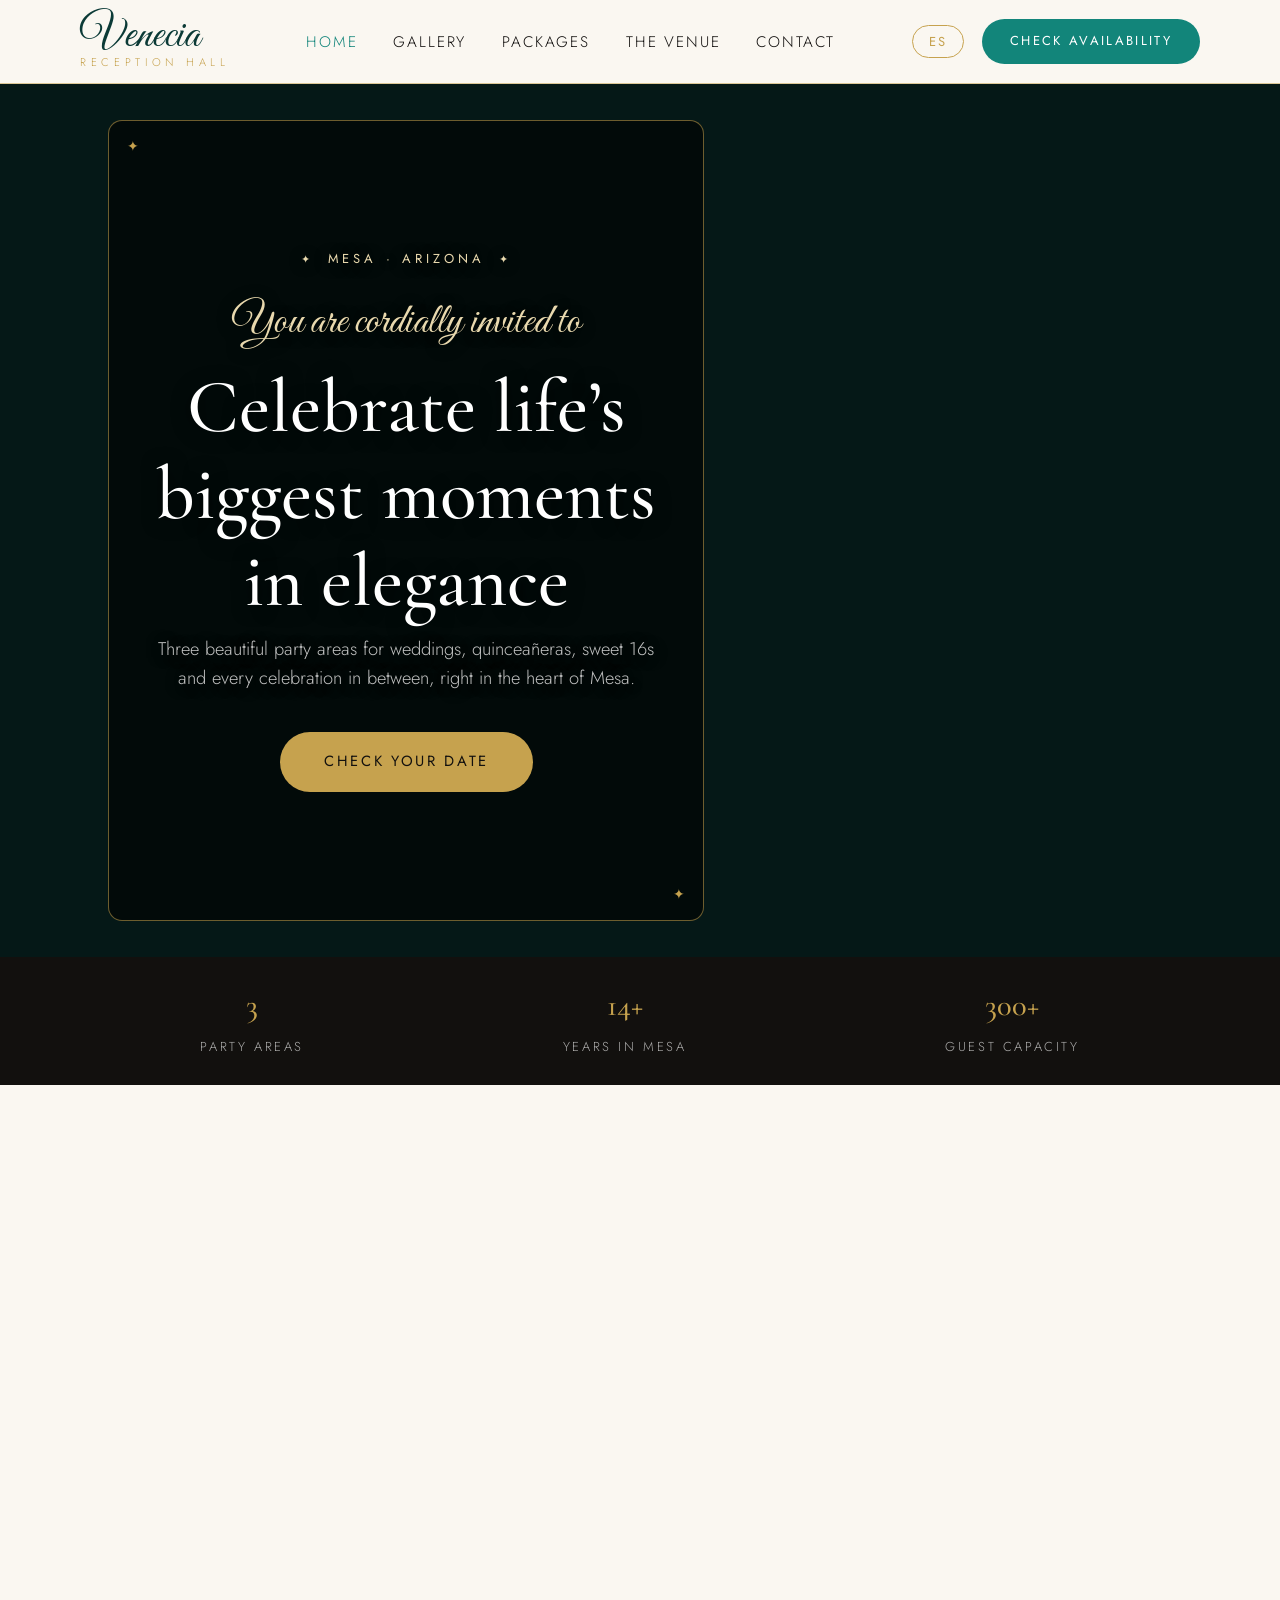
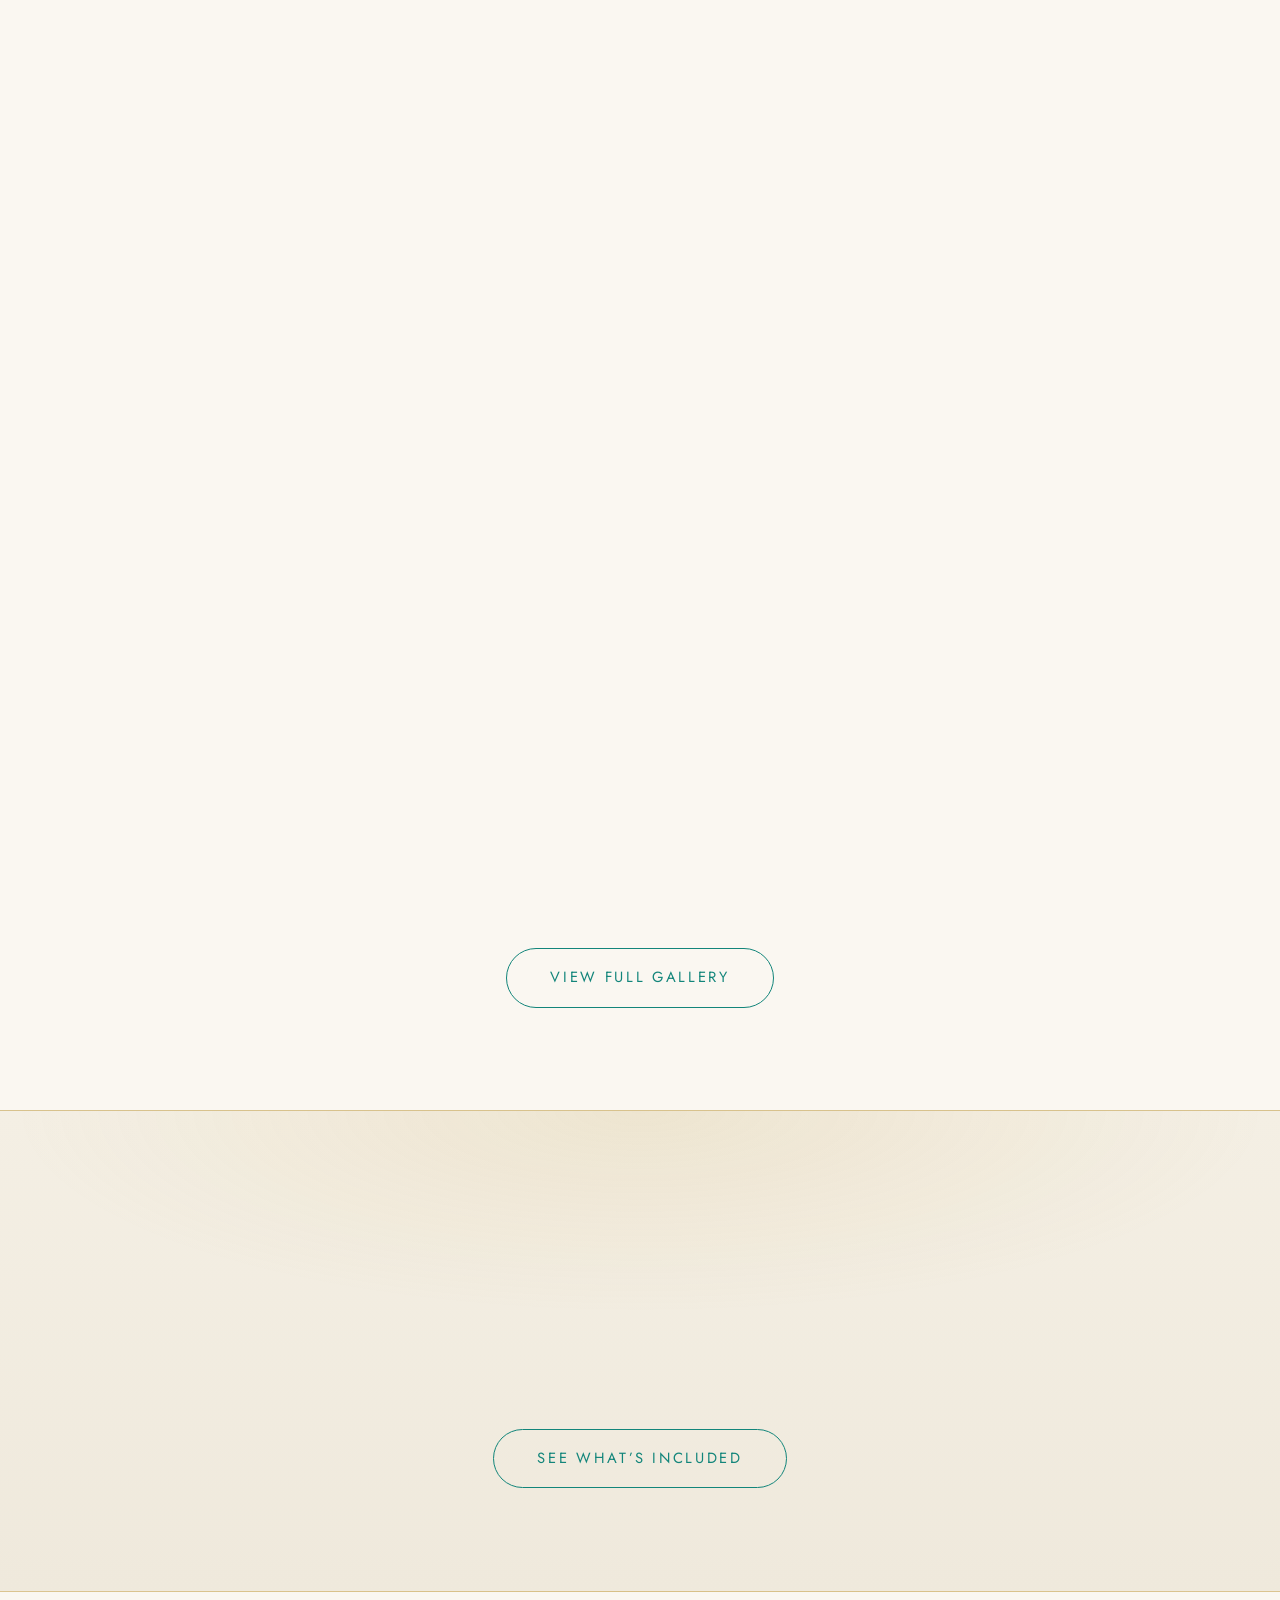
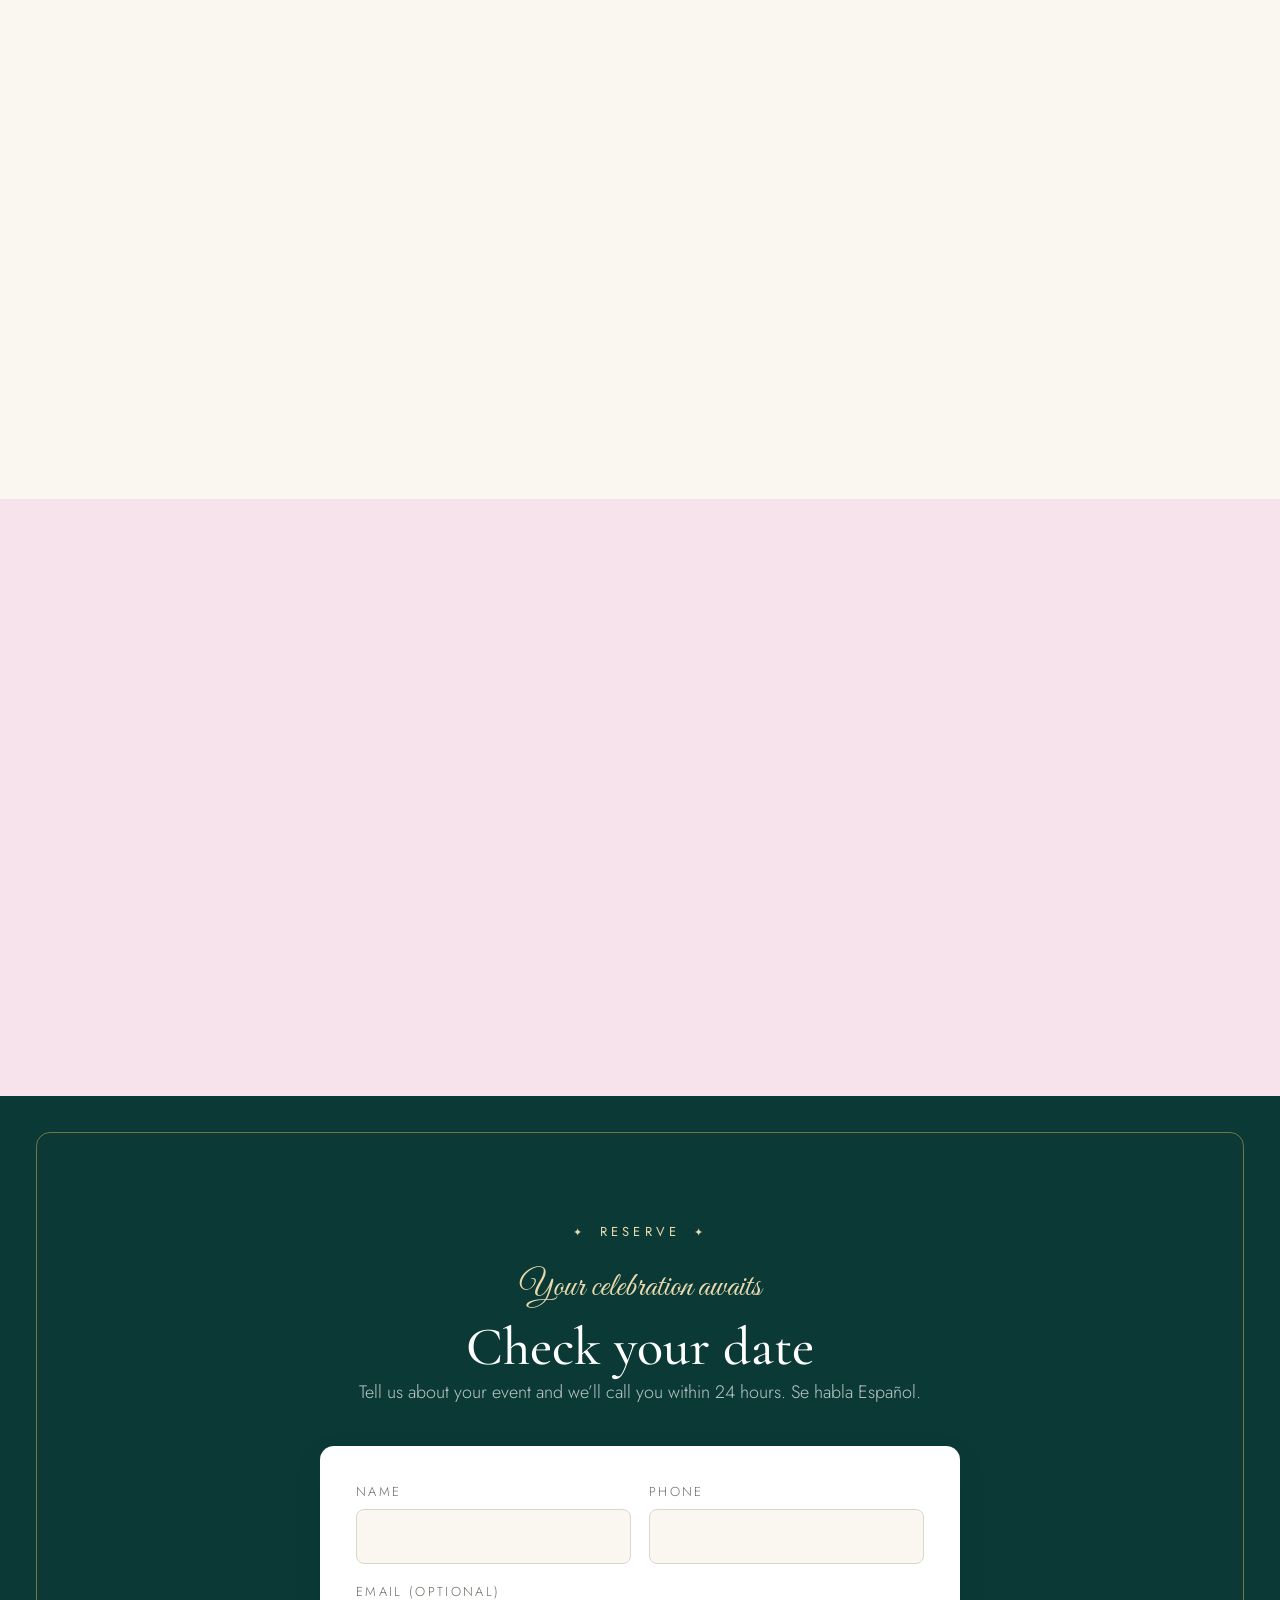
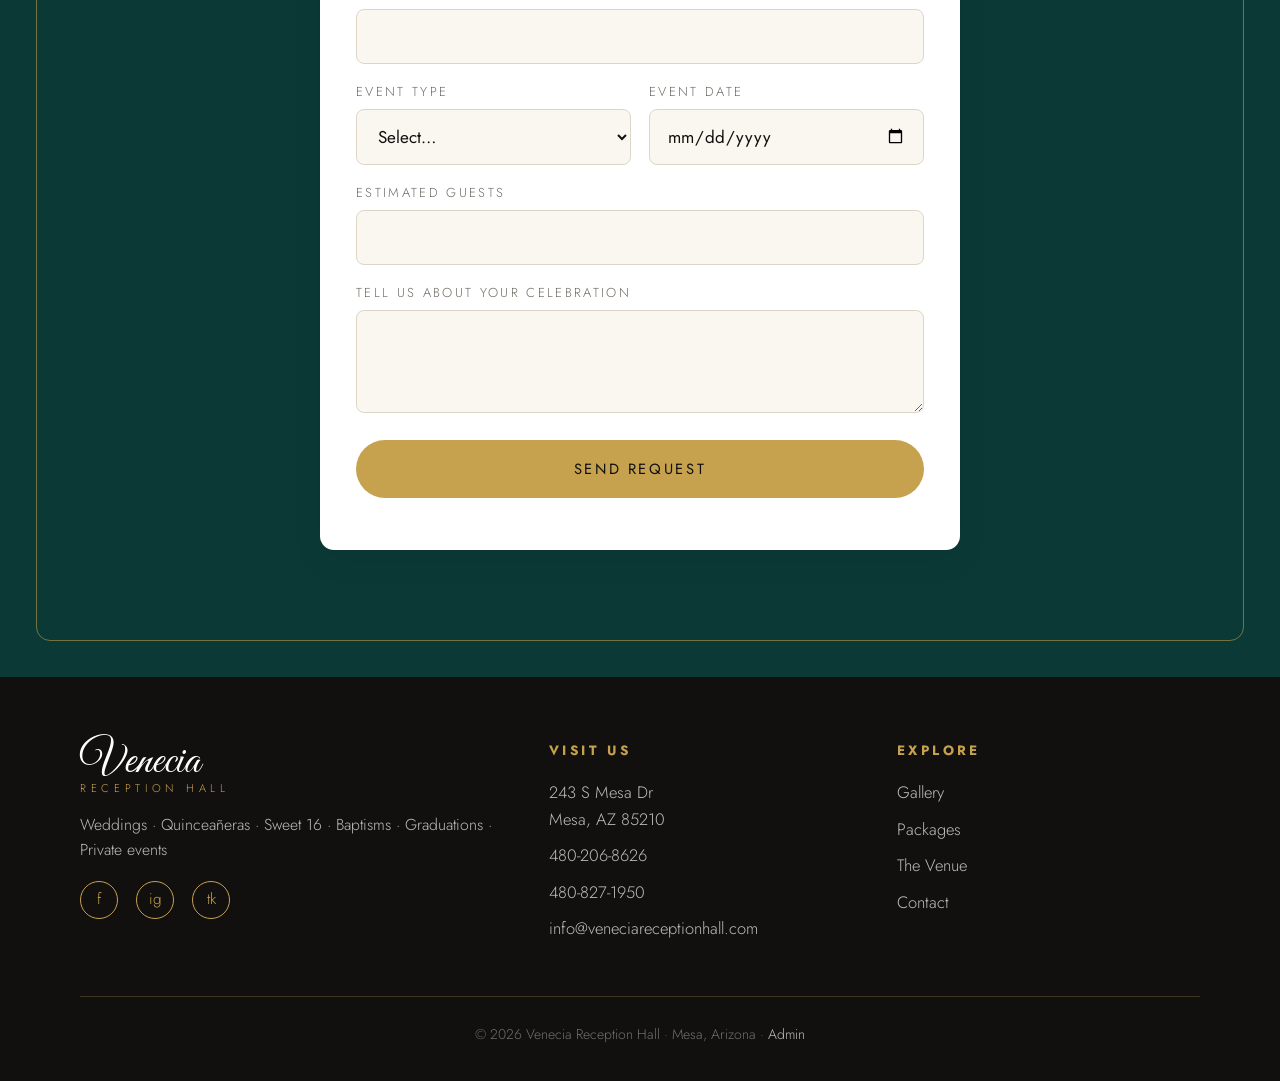
==== index.html @ bbccc9d5 "Switch to new one-n domain veneciareceptionhall.com; add company email - Domain corrected everywhere" ====
<!DOCTYPE html>
<html lang="en">
<head>
  <meta charset="UTF-8">
  <meta name="viewport" content="width=device-width, initial-scale=1.0">
  <title>Venecia Reception Hall | Wedding & Quinceañera Venue in Mesa, AZ</title>
  <meta name="description" content="Venecia Reception Hall — Mesa's elegant venue for weddings, quinceañeras, sweet 16s & more. 3 party areas, up to 300 guests, payment plans available. Se habla Español.">
  <link rel="canonical" href="https://www.veneciareceptionhall.com/">
  <meta property="og:type" content="website">
  <meta property="og:title" content="Venecia Reception Hall | Wedding & Quinceañera Venue in Mesa, AZ">
  <meta property="og:description" content="Mesa's elegant venue for weddings, quinceañeras, sweet 16s & more. 3 party areas, up to 300 guests, payment plans available. Se habla Español.">
  <meta property="og:url" content="https://www.veneciareceptionhall.com/">
  <meta property="og:image" content="https://www.veneciareceptionhall.com/images/hero.jpg">
  <link rel="preconnect" href="https://fonts.googleapis.com">
  <link href="https://fonts.googleapis.com/css2?family=Cormorant+Garamond:ital,wght@0,400;0,500;0,600;1,400&family=Jost:wght@300;400;500&family=Great+Vibes&display=swap" rel="stylesheet">
  <link rel="stylesheet" href="style.css">
  <link rel="icon" href="images/veneciafavicon.png" type="image/png">
  <script type="application/ld+json">
  {
    "@context": "https://schema.org",
    "@type": "EventVenue",
    "name": "Venecia Reception Hall",
    "description": "Elegant reception hall in Mesa, Arizona for weddings, quinceañeras, sweet 16s, baptisms, graduations and private events. Three party areas, capacity for 300+ guests.",
    "address": { "@type": "PostalAddress", "streetAddress": "243 S Mesa Dr", "addressLocality": "Mesa", "addressRegion": "AZ", "postalCode": "85210", "addressCountry": "US" },
    "telephone": "+14802068626",
    "email": "info@veneciareceptionhall.com",
    "url": "https://www.veneciareceptionhall.com",
    "image": "https://www.veneciareceptionhall.com/images/hero.jpg",
    "sameAs": ["https://www.instagram.com/veneciareceptionhall/"],
    "geo": { "@type": "GeoCoordinates", "latitude": 33.4098, "longitude": -111.8385 },
    "maximumAttendeeCapacity": 300
  }
  </script>
</head>
<body>

  <nav class="nav">
    <div class="wrap nav-inner">
      <a href="index.html" class="logo">Venecia<span>Reception Hall</span></a>
      <ul class="nav-links" id="navLinks">
        <li><a href="index.html" class="active" data-i18n="nav_home">Home</a></li>
        <li><a href="gallery.html" data-i18n="nav_gallery">Gallery</a></li>
        <li><a href="packages.html" data-i18n="nav_packages">Packages</a></li>
        <li><a href="about.html" data-i18n="nav_about">The Venue</a></li>
        <li><a href="contact.html" data-i18n="nav_contact">Contact</a></li>
      </ul>
      <div class="nav-cta">
        <button class="lang-toggle" id="langToggle">ES</button>
        <a href="#reserve" class="btn btn-teal btn-desktop" data-i18n="nav_cta">Check availability</a>
        <button class="burger" id="burger" aria-label="Menu"><span></span><span></span><span></span></button>
      </div>
    </div>
  </nav>

  <!-- HERO: the invitation -->
  <header class="hero">
    <video class="hero-video" autoplay muted loop playsinline webkit-playsinline preload="auto" poster="images/hero.jpg">
      <source src="images/hero-video.mp4" type="video/mp4">
    </video>
    <div class="hero-overlay"></div>
    <div class="hero-frame">
      <p class="eyebrow" data-i18n="hero_eyebrow">Mesa · Arizona</p>
      <span class="script-accent" data-i18n="hero_script">You are cordially invited to</span>
      <h1 data-i18n="hero_title">Celebrate life’s biggest moments in elegance</h1>
      <p class="hero-sub" data-i18n="hero_sub">Three beautiful party areas for weddings, quinceañeras, sweet 16s and every celebration in between, right in the heart of Mesa.</p>
      <a href="#reserve" class="btn btn-gold" data-i18n="hero_cta">Check your date</a>
    </div>
  </header>

  <!-- TRUST BAR -->
  <div class="trust">
    <div class="wrap trust-grid">
      <div><strong>3</strong><small data-i18n="trust_areas">Party areas</small></div>
      <div><strong>14+</strong><small data-i18n="trust_years">Years in Mesa</small></div>
      <div><strong>300+</strong><small data-i18n="trust_guests">Guest capacity</small></div>
    </div>
  </div>

  <!-- EVENT TYPES -->
  <section>
    <div class="wrap center">
      <p class="eyebrow reveal" data-i18n="events_eyebrow">Celebrations</p>
      <h2 class="reveal" data-i18n="events_title">Your event, your way</h2>
      <p class="section-intro reveal" data-i18n="events_sub">Every celebration deserves its own stage. Explore what Venecia hosts.</p>
      <div class="grid grid-3">
        <a href="gallery.html" class="event-card reveal"><img src="images/event-weddings.webp" alt="Wedding reception at Venecia Reception Hall, Mesa AZ" loading="lazy"><div class="label"><small>Venecia</small><span data-i18n="ev_weddings">Weddings</span><em class="card-sub" data-i18n="evs_weddings">Timeless ceremonies & elegant receptions</em></div></a>
        <a href="gallery.html" class="event-card reveal"><img src="images/event-quinceanera.webp" alt="Quinceañera celebration at Venecia Reception Hall, Mesa AZ" loading="lazy"><div class="label"><small>Venecia</small><span data-i18n="ev_quince">Quinceañeras</span><em class="card-sub" data-i18n="evs_quince">Celebrate your milestone in style</em></div></a>
        <a href="gallery.html" class="event-card reveal"><img src="images/event-sweet16.webp" alt="Sweet 16 party at Venecia Reception Hall, Mesa AZ" loading="lazy"><div class="label"><small>Venecia</small><span data-i18n="ev_sweet16">Sweet 16</span><em class="card-sub" data-i18n="evs_sweet16">A night your family will never forget</em></div></a>
        <a href="gallery.html" class="event-card reveal"><img src="images/event-baptism.webp" alt="Baptism celebration at Venecia Reception Hall, Mesa AZ" loading="lazy"><div class="label"><small>Venecia</small><span data-i18n="ev_baptism">Baptisms</span><em class="card-sub" data-i18n="evs_baptism">A beautiful day for new beginnings</em></div></a>
        <a href="gallery.html" class="event-card reveal"><img src="images/event-graduation.webp" alt="Graduation celebration at Venecia Reception Hall, Mesa AZ" loading="lazy"><div class="label"><small>Venecia</small><span data-i18n="ev_grad">Graduations</span><em class="card-sub" data-i18n="evs_grad">Honor every achievement</em></div></a>
        <a href="gallery.html" class="event-card reveal"><img src="images/event-private.webp" alt="Private party at Venecia Reception Hall, Mesa AZ" loading="lazy"><div class="label"><small>Venecia</small><span data-i18n="ev_private">Private parties</span><em class="card-sub" data-i18n="evs_private">Birthdays, anniversaries & more</em></div></a>
      </div>
    </div>
  </section>

  <!-- GALLERY PREVIEW -->
  <section style="padding-top:0">
    <div class="wrap center">
      <p class="eyebrow reveal" data-i18n="gallery_eyebrow">The venue</p>
      <h2 class="reveal" data-i18n="gallery_title">Inside Venecia</h2>
      <p class="section-intro reveal" data-i18n="gallery_sub">Uplighting, elegant table settings and room for up to 300 of your favorite people.</p>
      <div class="gallery-grid preview reveal" style="margin-bottom:2.4rem">
        <a href="gallery.html" class="g-item"><img src="images/gallery-1.webp" alt="Venecia Reception Hall ballroom, Mesa AZ" loading="lazy"><span class="g-cap" data-i18n="gcap_ballroom">The Ballroom</span></a>
        <a href="gallery.html" class="g-item"><img src="images/gallery-2.webp" alt="Elegant table setting at Venecia Reception Hall" loading="lazy"><span class="g-cap" data-i18n="gcap_tables">Table Settings</span></a>
        <a href="gallery.html" class="g-item"><img src="images/gallery-3.webp" alt="Floral centerpiece at Venecia Reception Hall" loading="lazy"><span class="g-cap" data-i18n="gcap_decor">Decor & Details</span></a>
        <a href="gallery.html" class="g-item"><img src="images/gallery-4.webp" alt="Quinceañera setup at Venecia Reception Hall" loading="lazy"><span class="g-cap" data-i18n="gcap_celebrations">Celebrations</span></a>
      </div>
      <a href="gallery.html" class="btn btn-ghost-dark" data-i18n="gallery_cta">View full gallery</a>
    </div>
  </section>

  <!-- PACKAGES TEASER (rendered by main.js from Supabase) -->
  <section class="pkg-section">
    <div class="wrap center">
      <p class="eyebrow reveal" data-i18n="pkg_eyebrow">Packages</p>
      <h2 class="reveal" data-i18n="pkg_title">Packages for every budget</h2>
      <p class="section-intro reveal" data-i18n="pkg_sub">Payment plans available · a deposit reserves your date</p>
      <div class="pkg-grid" id="pkgGrid"></div>
      <p style="margin-top:2rem"><a href="packages.html" class="btn btn-ghost-dark" data-i18n="pkg_cta">See what’s included</a></p>
    </div>
  </section>

  <!-- WHY -->
  <section>
    <div class="wrap center">
      <p class="eyebrow reveal" data-i18n="why_eyebrow">Why Venecia</p>
      <h2 class="reveal" data-i18n="why_title">Elegance, without the stress</h2>
      <div class="why-grid" style="margin-top:2.5rem">
        <div class="why-item reveal"><div class="icon">✦</div><h3 data-i18n="why1_t">Three flexible party areas</h3><p data-i18n="why1_p">Intimate gatherings or grand celebrations of 300+ guests. There’s a space that fits.</p></div>
        <div class="why-item reveal"><div class="icon">✦</div><h3 data-i18n="why2_t">Elegant & affordable</h3><p data-i18n="why2_p">Luxury looks without the luxury markup. Payment plans welcome.</p></div>
        <div class="why-item reveal"><div class="icon">✦</div><h3 data-i18n="why3_t">Family-owned since 2011</h3><p data-i18n="why3_p">Over 14 years hosting Mesa’s most important celebrations.</p></div>
      </div>
    </div>
  </section>

  <!-- TESTIMONIALS -->
  <section class="quote-section">
    <div class="wrap center">
      <p class="eyebrow reveal" data-i18n="quotes_eyebrow">Kind words</p>
      <h2 class="reveal" data-i18n="quotes_title">What families say</h2>
      <div class="grid grid-3" style="margin-top:2.5rem;text-align:left">
        <div class="quote-card reveal"><div class="stars">★★★★★</div><p>“Everything was beautiful and the staff made our daughter’s quince absolutely perfect.”</p><cite>— Quinceañera · Mesa, AZ</cite></div>
        <div class="quote-card reveal"><div class="stars">★★★★★</div><p>“Elegant, affordable, and they worked with our budget. Our wedding was a dream.”</p><cite>— Wedding · Mesa, AZ</cite></div>
        <div class="quote-card reveal"><div class="stars">★★★★★</div><p>“Three different halls to choose from and every one of them is gorgeous.”</p><cite>— Sweet 16 · Gilbert, AZ</cite></div>
      </div>
    </div>
  </section>

  <!-- INQUIRY FORM -->
  <section class="inquiry" id="reserve" style="padding:clamp(1rem,3vw,2rem)">
    <div class="inquiry-frame">
      <p class="eyebrow" data-i18n="form_eyebrow">Reserve</p>
      <span class="script-accent" data-i18n="form_script">Your celebration awaits</span>
      <h2 data-i18n="form_title">Check your date</h2>
      <p class="sub" data-i18n="form_sub">Tell us about your event and we’ll call you within 24 hours. Se habla Español.</p>

      <form class="form-card" id="inquiryForm">
        <div class="hp"><input type="text" name="website" tabindex="-1" autocomplete="off"></div>
        <div class="form-row">
          <div class="field"><label data-i18n="f_name">Name</label><input type="text" name="name" required></div>
          <div class="field"><label data-i18n="f_phone">Phone</label><input type="tel" name="phone" required></div>
        </div>
        <div class="field"><label data-i18n="f_email">Email (optional)</label><input type="email" name="email"></div>
        <div class="form-row">
          <div class="field">
            <label data-i18n="f_type">Event type</label>
            <select name="event_type">
              <option value="" data-i18n="opt_select">Select…</option>
              <option value="wedding" data-i18n="opt_wedding">Wedding</option>
              <option value="quinceanera" data-i18n="opt_quince">Quinceañera</option>
              <option value="sweet16" data-i18n="opt_sweet16">Sweet 16</option>
              <option value="baptism" data-i18n="opt_baptism">Baptism</option>
              <option value="graduation" data-i18n="opt_grad">Graduation</option>
              <option value="other" data-i18n="opt_other">Other</option>
            </select>
          </div>
          <div class="field"><label data-i18n="f_date">Event date</label><input type="date" name="event_date"></div>
        </div>
        <div class="field"><label data-i18n="f_guests">Estimated guests</label><input type="number" name="guest_count" min="1"></div>
        <div class="field"><label data-i18n="f_msg">Tell us about your celebration</label><textarea name="message" rows="3"></textarea></div>
        <button type="submit" class="btn btn-gold" data-i18n="f_send">Send request</button>
        <p class="form-msg"></p>
      </form>
    </div>
  </section>

  <!-- FOOTER -->
  <footer>
    <div class="wrap">
      <div class="footer-grid">
        <div>
          <a href="index.html" class="logo">Venecia<span>Reception Hall</span></a>
          <p style="margin-top:1rem;font-size:.88rem" data-i18n="foot_tag">Weddings · Quinceañeras · Sweet 16 · Baptisms · Graduations · Private events</p>
          <div class="socials">
            <a href="#" aria-label="Facebook">f</a>
            <a href="https://www.instagram.com/veneciareceptionhall/" target="_blank" rel="noopener" aria-label="Instagram">ig</a>
            <a href="#" aria-label="TikTok">tk</a>
          </div>
        </div>
        <div>
          <h4 data-i18n="foot_visit">Visit us</h4>
          <ul>
            <li>243 S Mesa Dr<br>Mesa, AZ 85210</li>
            <li><a href="tel:4802068626">480-206-8626</a></li>
            <li><a href="tel:4808271950">480-827-1950</a></li>
            <li><a href="mailto:info@veneciareceptionhall.com">info@veneciareceptionhall.com</a></li>
          </ul>
        </div>
        <div>
          <h4 data-i18n="foot_explore">Explore</h4>
          <ul>
            <li><a href="gallery.html" data-i18n="nav_gallery">Gallery</a></li>
            <li><a href="packages.html" data-i18n="nav_packages">Packages</a></li>
            <li><a href="about.html" data-i18n="nav_about">The Venue</a></li>
            <li><a href="contact.html" data-i18n="nav_contact">Contact</a></li>
          </ul>
        </div>
      </div>
      <div class="footer-bottom">© 2026 Venecia Reception Hall · Mesa, Arizona · <a href="admin.html">Admin</a></div>
    </div>
  </footer>

  <script src="https://cdn.jsdelivr.net/npm/@supabase/supabase-js@2"></script>
  <script src="config.js"></script>
  <script src="main.js"></script>
</body>
</html>
---- style.css ----
/* ============================================================
   VENECIA RECEPTION HALL — DESIGN SYSTEM
   Concept: a luxury event invitation, brought to the web.
   Gold is spent ONLY on: invitation frames, eyebrows, money CTAs.
   ============================================================ */

:root {
  /* palette */
  --ink: #12100e;
  --teal-deep: #0b3a36;   /* velvet teal — hero + form panels */
  --teal: #12857a;        /* brand teal — links, buttons */
  --teal-soft: #e5f4f1;   /* washed teal — card tints */
  --gold: #c6a24e;        /* champagne gold — the luxury accent */
  --gold-soft: #e9d9ae;
  --blush: #f6e3ec;       /* quince blush — soft touches only */
  --ivory: #faf7f1;       /* page background — warmer than white */
  --white: #ffffff;
  --grey: #6f6b64;

  /* type */
  --font-display: 'Cormorant Garamond', Georgia, serif;
  --font-body: 'Jost', 'Segoe UI', sans-serif;
  --font-script: 'Great Vibes', cursive;

  --radius: 14px;
  --shadow: 0 10px 30px rgba(18, 16, 14, .08);
  --frame: 1px solid rgba(198, 162, 78, .55); /* the gold hairline */
}

* { margin: 0; padding: 0; box-sizing: border-box; }
/* 112.5% = 18px base instead of the browser's 16px default —
   every rem-based size on the site scales up proportionally */
html { scroll-behavior: smooth; font-size: 112.5%; }
body {
  font-family: var(--font-body);
  font-weight: 300;
  color: var(--ink);
  background: var(--ivory);
  line-height: 1.6;
  -webkit-font-smoothing: antialiased;
}
img { max-width: 100%; display: block; }
a { color: var(--teal); text-decoration: none; }

/* ---------- type scale ---------- */
h1, h2, h3 { font-family: var(--font-display); font-weight: 500; line-height: 1.15; }
h1 { font-size: clamp(2.4rem, 6vw, 4.2rem); }
h2 { font-size: clamp(1.9rem, 4.5vw, 3rem); }
h3 { font-size: 1.35rem; }

/* the letterspaced gold eyebrow — every section opens with one */
.eyebrow {
  display: flex; align-items: center; justify-content: center; gap: .75rem;
  font-size: .72rem; letter-spacing: .32em; text-transform: uppercase;
  color: var(--gold); font-weight: 400; margin-bottom: 1rem;
}
.eyebrow::before, .eyebrow::after { content: '✦'; font-size: .6rem; }
.eyebrow.left { justify-content: flex-start; }

.script { font-family: var(--font-script); font-weight: 400; }

/* ---------- layout ---------- */
.wrap { width: min(1120px, 92%); margin-inline: auto; }
section { padding: clamp(3.5rem, 8vw, 6.5rem) 0; }
.center { text-align: center; }
.section-intro { max-width: 560px; margin: 0 auto 2.75rem; color: var(--grey); }

/* ---------- buttons ---------- */
.btn {
  display: inline-block; padding: .95rem 2.4rem; border-radius: 999px;
  font-family: var(--font-body); font-size: .82rem; letter-spacing: .18em;
  text-transform: uppercase; font-weight: 400; cursor: pointer;
  transition: all .3s ease; border: 1px solid transparent;
}
.btn-gold { background: var(--gold); color: var(--ink); }
.btn-gold:hover { background: var(--gold-soft); transform: translateY(-2px); }
.btn-teal { background: var(--teal); color: var(--white); }
.btn-teal:hover { background: var(--teal-deep); transform: translateY(-2px); }
.btn-ghost { border-color: var(--gold); color: var(--gold); background: transparent; }
.btn-ghost:hover { background: var(--gold); color: var(--ink); }
.btn-ghost-dark { border-color: var(--teal); color: var(--teal); background: transparent; }
.btn-ghost-dark:hover { background: var(--teal); color: var(--white); }

/* ---------- nav ---------- */
.nav {
  position: sticky; top: 0; z-index: 50;
  background: rgba(250, 247, 241, .92); backdrop-filter: blur(12px);
  border-bottom: var(--frame);
}
.nav-inner {
  display: flex; align-items: center; justify-content: space-between;
  padding: .8rem 0;
}
.logo { font-family: var(--font-script); font-size: 2.5rem; color: var(--teal-deep); line-height: 1; }
.logo span { display: block; font-family: var(--font-body); font-size: .62rem; letter-spacing: .42em; text-transform: uppercase; color: var(--gold); margin-top: -2px; }
.nav-links { display: flex; gap: 2rem; list-style: none; align-items: center; }
.nav-links a { color: var(--ink); font-size: .85rem; letter-spacing: .12em; text-transform: uppercase; }
.nav-links a:hover, .nav-links a.active { color: var(--teal); }
.nav-cta { display: flex; align-items: center; gap: 1rem; }
.lang-toggle {
  background: none; border: 1px solid var(--gold); color: var(--gold);
  border-radius: 999px; padding: .35rem .9rem; font-size: .72rem;
  letter-spacing: .15em; cursor: pointer; font-family: var(--font-body);
}
.lang-toggle:hover { background: var(--gold); color: var(--ink); }
.nav .btn { padding: .6rem 1.5rem; font-size: .72rem; }

/* mobile nav */
.burger { display: none; background: none; border: none; cursor: pointer; }
.burger span { display: block; width: 24px; height: 2px; background: var(--teal-deep); margin: 5px 0; transition: .3s; }

@media (max-width: 880px) {
  .nav-links {
    position: fixed; inset: 61px 0 auto 0; background: var(--ivory);
    flex-direction: column; padding: 2rem; gap: 1.4rem;
    border-bottom: var(--frame); transform: translateY(-130%);
    transition: transform .35s ease;
  }
  .nav-links.open { transform: translateY(0); }
  .burger { display: block; }
  .nav .btn-desktop { display: none; }
}

/* ---------- hero (the invitation) ---------- */
.hero {
  position: relative;
  overflow: hidden;
  background: url('images/hero.jpg') center/cover no-repeat, var(--teal-deep);
  color: var(--white);
  padding: clamp(1rem, 3vw, 2rem);
}
.hero-video {
  position: absolute; inset: 0;
  width: 100%; height: 100%;
  object-fit: cover;
  z-index: 0;
}
/* the softening blur stays desktop-only: CSS filters on <video> make many
   phone GPUs render the video black or frozen, while desktops play fine */
@media (min-width: 880px) {
  .hero-video {
    filter: blur(1px);
    transform: scale(1.02); /* hides the blurred edge the blur filter creates */
  }
}
/* reduced-motion users get the still poster image instead of the video */
@media (prefers-reduced-motion: reduce) {
  .hero-video { display: none; }
}
.hero-overlay {
  position: absolute; inset: 0;
  background: rgba(0, 0, 0, .58);
  z-index: 1;
}
.hero-frame {
  border: var(--frame); border-radius: var(--radius);
  padding: clamp(3.5rem, 10vw, 7.5rem) 1.5rem;
  background: rgba(0, 0, 0, .58);
  text-align: center; position: relative;
  z-index: 2;
}
/* shift the invitation card off-center to the left on screens wide enough to spare the room */
@media (min-width: 880px) {
  .hero-frame { width: fit-content; max-width: 640px; margin: 0 auto 0 6%; }
}
/* invitation corner marks */
.hero-frame::before, .hero-frame::after {
  content: '✦'; color: var(--gold); position: absolute; font-size: .8rem;
}
.hero-frame::before { top: 14px; left: 18px; }
.hero-frame::after { bottom: 14px; right: 18px; }

.hero .eyebrow { color: var(--gold-soft); text-shadow: 0 2px 14px rgba(0,0,0,.6); }
.hero h1 { max-width: 15ch; margin: 0 auto .5rem; text-shadow: 0 2px 18px rgba(0,0,0,.65); }
.hero h1 em { font-style: italic; color: var(--gold-soft); }
.hero-sub { color: rgba(255,255,255,.75); max-width: 46ch; margin: 0 auto 2.2rem; font-size: 1.02rem; text-shadow: 0 2px 14px rgba(0,0,0,.6); }
.hero .script-accent { font-family: var(--font-script); font-size: clamp(1.6rem, 3.5vw, 2.4rem); color: var(--gold-soft); display: block; margin-bottom: .4rem; text-shadow: 0 2px 14px rgba(0,0,0,.6); }

/* ---------- trust bar ---------- */
.trust { background: var(--ink); color: var(--white); padding: 1.4rem 0; }
.trust-grid { display: flex; justify-content: space-around; gap: 1rem; text-align: center; flex-wrap: wrap; }
.trust-grid strong { display: block; font-family: var(--font-display); font-size: 1.7rem; color: var(--gold); font-weight: 500; }
.trust-grid small { font-size: .72rem; letter-spacing: .2em; text-transform: uppercase; color: rgba(255,255,255,.65); }

/* ---------- event cards ---------- */
.grid { display: grid; gap: 1.1rem; }
.grid-3 { grid-template-columns: repeat(3, 1fr); margin-top: 2.2rem; }
.grid-2 { grid-template-columns: repeat(2, 1fr); }
@media (max-width: 880px) { .grid-3 { grid-template-columns: repeat(2, 1fr); } }
@media (max-width: 540px) { .grid-3, .grid-2 { grid-template-columns: 1fr; } }

.event-card {
  position: relative; border-radius: var(--radius); overflow: hidden;
  aspect-ratio: 4/3; display: flex; align-items: flex-end;
  background: var(--teal-soft); box-shadow: var(--shadow);
  transition: transform .35s ease;
}
.event-card:hover { transform: translateY(-6px); }
.event-card .ph { position: absolute; inset: 0; }
.event-card img { position: absolute; inset: 0; width: 100%; height: 100%; object-fit: cover; transition: transform .6s ease; }
.event-card:hover img { transform: scale(1.06); }
.event-card .label {
  position: relative; width: 100%; padding: 1.6rem 1.2rem 1rem;
  background: linear-gradient(to top, rgba(0,0,0,.68), rgba(0,0,0,.22) 60%, transparent);
  color: var(--white); font-family: var(--font-display); font-size: 1.45rem;
}
.event-card .label small { display: block; font-family: var(--font-body); font-size: .72rem; letter-spacing: .2em; text-transform: uppercase; color: var(--gold-soft); }
.event-card .card-sub {
  display: block; font-family: var(--font-body); font-style: normal;
  font-size: .82rem; font-weight: 300; color: rgba(255,255,255,.88);
  margin-top: .1rem;
}

/* photo placeholders — swap for real images later */
.ph {
  background: linear-gradient(135deg, var(--teal-soft), var(--blush));
  display: flex; align-items: center; justify-content: center;
  color: var(--teal-deep); font-size: .72rem; letter-spacing: .15em;
  text-transform: uppercase;
}

/* ---------- gallery ---------- */
.gallery-grid { display: grid; grid-template-columns: repeat(4, 1fr); gap: .9rem; }
.gallery-grid .g-item { position: relative; border-radius: var(--radius); overflow: hidden; aspect-ratio: 1; cursor: pointer; box-shadow: var(--shadow); display: block; }
.gallery-grid .g-item img, .gallery-grid .g-item .ph { width: 100%; height: 100%; object-fit: cover; }
@media (max-width: 880px) { .gallery-grid { grid-template-columns: repeat(2, 1fr); } }

/* homepage preview tiles: slow zoom + gold caption that rises on hover */
.gallery-grid.preview .g-item img { transition: transform .6s ease; }
.gallery-grid.preview .g-item::after {
  content: ''; position: absolute; inset: 0;
  background: linear-gradient(to top, rgba(11,58,54,.72), rgba(11,58,54,.05) 55%, transparent);
  opacity: .85; transition: opacity .4s ease;
}
.gallery-grid.preview .g-item:hover img { transform: scale(1.08); }
.gallery-grid.preview .g-item:hover::after { opacity: 1; }
.gallery-grid.preview .g-cap {
  position: absolute; left: 0; right: 0; bottom: 0; z-index: 2;
  padding: 1.1rem 1rem; text-align: center;
  font-family: var(--font-display); font-size: 1.25rem; color: var(--white);
  letter-spacing: .02em; text-shadow: 0 2px 12px rgba(0,0,0,.5);
  transform: translateY(.4rem); transition: transform .4s ease;
}
.gallery-grid.preview .g-item:hover .g-cap { transform: translateY(0); }
.gallery-grid.preview .g-cap::before {
  content: '✦'; display: block; color: var(--gold-soft); font-size: .7rem; margin-bottom: .3rem;
}

.filters { display: flex; gap: .6rem; justify-content: center; flex-wrap: wrap; margin-bottom: 2rem; }
.filter-btn {
  background: none; border: 1px solid var(--teal); color: var(--teal);
  border-radius: 999px; padding: .5rem 1.3rem; font-size: .75rem;
  letter-spacing: .12em; text-transform: uppercase; cursor: pointer;
  font-family: var(--font-body); transition: .25s;
}
.filter-btn.active, .filter-btn:hover { background: var(--teal); color: var(--white); }

/* lightbox */
.lightbox {
  position: fixed; inset: 0; background: rgba(11, 58, 54, .94); z-index: 100;
  display: none; align-items: center; justify-content: center; padding: 2rem;
}
.lightbox.open { display: flex; }
.lightbox img { max-height: 85vh; max-width: 92vw; border-radius: var(--radius); border: var(--frame); }
.lightbox-close { position: absolute; top: 1.2rem; right: 1.6rem; background: none; border: none; color: var(--gold); font-size: 2rem; cursor: pointer; }

/* ---------- packages ---------- */
/* packages band: a champagne tint (deeper than the ivory page) with gold
   hairlines, so the white package cards lift off the background instead of
   blending into it the way they did on pure white */
.pkg-section {
  background:
    radial-gradient(ellipse 70% 60% at 50% 0%, rgba(198, 162, 78, .13), transparent 70%),
    linear-gradient(180deg, #f4efe4, #efe9dc);
  border-top: var(--frame);
  border-bottom: var(--frame);
}

.pkg-grid { display: grid; grid-template-columns: repeat(3, 1fr); gap: 1.3rem; align-items: stretch;}
@media (max-width: 880px) { .pkg-grid { grid-template-columns: 1fr; max-width: 460px; margin-inline: auto; } }

.pkg-card {
  /* a whisper of warmth top-to-bottom instead of flat white — subtle enough
     to still read as a clean card, but no longer a plain white box */
  background: linear-gradient(170deg, #ffffff 0%, #fbf6ec 100%);
  border-radius: var(--radius); padding: 2.2rem 1.8rem;
  box-shadow: var(--shadow); position: relative; display: flex; flex-direction: column;
  border: 1px solid rgba(198, 162, 78, .18);
  border-top: 3px solid var(--teal-soft);
}
.pkg-card.popular { border-top-color: var(--gold); }
.pkg-badge {
  position: absolute; top: -12px; left: 50%; transform: translateX(-50%);
  background: var(--gold); color: var(--ink); font-size: .62rem;
  letter-spacing: .2em; text-transform: uppercase; padding: .3rem 1rem; border-radius: 999px;
}
.pkg-card h3 { font-size: 1.6rem; margin-bottom: .2rem; }
.pkg-price { font-family: var(--font-display); font-size: 1.15rem; color: var(--teal); margin-bottom: 1rem; }
.pkg-price strong { font-size: 1.9rem; font-weight: 500; }
.pkg-desc { color: var(--grey); font-size: .92rem; margin-bottom: 1.2rem; }
.pkg-list { list-style: none; margin-bottom: 1.6rem; flex: 1; }
.pkg-list li { padding: .45rem 0; border-bottom: 1px dashed rgba(198,162,78,.3); font-size: .92rem; }
.pkg-list li::before { content: '✦'; color: var(--gold); margin-right: .6rem; font-size: .7rem; }
.pkg-note { text-align: center; color: var(--grey); font-size: .88rem; max-width: 62ch; margin: 2.2rem auto 0; font-style: italic; }

/* ---------- FAQ ---------- */
.faq { max-width: 720px; margin-inline: auto; }
.faq details { background: var(--white); border-radius: var(--radius); padding: 1.1rem 1.4rem; margin-bottom: .8rem; box-shadow: var(--shadow); }
.faq summary { cursor: pointer; font-family: var(--font-display); font-size: 1.12rem; font-weight: 500; list-style: none; display: flex; justify-content: space-between; align-items: center; }
.faq summary::after { content: '+'; color: var(--gold); font-size: 1.4rem; }
.faq details[open] summary::after { content: '–'; }
.faq details p { padding-top: .7rem; color: var(--grey); font-size: .93rem; }

/* ---------- why / feature rows ---------- */
.why-grid { display: grid; grid-template-columns: repeat(3, 1fr); gap: 2rem; text-align: center; }
@media (max-width: 880px) { .why-grid { grid-template-columns: 1fr; max-width: 420px; margin-inline: auto; } }
.why-item .icon {
  width: 58px; height: 58px; margin: 0 auto 1rem; border-radius: 50%;
  border: var(--frame); display: flex; align-items: center; justify-content: center;
  color: var(--gold); font-size: 1.3rem;
}
.why-item p { color: var(--grey); font-size: .92rem; }

/* ---------- testimonials ---------- */
.quote-section { background: var(--blush); }
.quote-card {
  background: var(--white); border-radius: var(--radius); padding: 1.8rem;
  box-shadow: var(--shadow); border-top: 3px solid var(--gold);
}
.stars { color: var(--gold); letter-spacing: .2em; margin-bottom: .7rem; }
.quote-card p { font-family: var(--font-display); font-size: 1.08rem; font-style: italic; margin-bottom: .8rem; }
.quote-card cite { color: var(--grey); font-size: .82rem; font-style: normal; letter-spacing: .08em; }

/* ---------- inquiry form (the conversion panel) ---------- */
.inquiry { background: var(--teal-deep); color: var(--white); padding: clamp(1rem, 3vw, 2rem); }
.inquiry-frame { border: var(--frame); border-radius: var(--radius); padding: clamp(3rem, 7vw, 5rem) 1.5rem; }
.inquiry .eyebrow { color: var(--gold-soft); }
.inquiry h2 { text-align: center; }
.inquiry .sub { text-align: center; color: rgba(255,255,255,.72); margin-bottom: 2.2rem; }
.inquiry .script-accent { font-family: var(--font-script); color: var(--gold-soft); font-size: 1.9rem; display: block; text-align: center; }

.form-card {
  background: var(--white); border-radius: var(--radius); padding: 2rem;
  max-width: 640px; margin-inline: auto; color: var(--ink); box-shadow: var(--shadow);
}
.form-row { display: grid; grid-template-columns: 1fr 1fr; gap: 1rem; }
@media (max-width: 560px) { .form-row { grid-template-columns: 1fr; } }
.field { margin-bottom: 1rem; }
.field label { display: block; font-size: .72rem; letter-spacing: .18em; text-transform: uppercase; color: var(--grey); margin-bottom: .35rem; }
.field input, .field select, .field textarea {
  width: 100%; padding: .8rem .95rem; border: 1px solid #ddd6c8;
  border-radius: 8px; font-family: var(--font-body); font-size: .95rem;
  background: var(--ivory); color: var(--ink);
}
.field input:focus, .field select:focus, .field textarea:focus {
  outline: 2px solid var(--teal); border-color: transparent;
}
.form-card .btn { width: 100%; }
.form-msg { text-align: center; margin-top: .9rem; font-size: .9rem; }
.form-msg.error { color: #b3261e; }
.hp { position: absolute; left: -9999px; } /* honeypot anti-spam */

/* ---------- CTA band ---------- */
.cta-band { background: var(--teal); color: var(--white); text-align: center; padding: 3rem 0; }
.cta-band h2 { margin-bottom: 1.4rem; }

/* ---------- about / halls ---------- */
.hall-row { display: grid; grid-template-columns: 1fr 1fr; gap: 2.5rem; align-items: center; margin-bottom: 3rem; }
.hall-row:nth-child(even) .hall-photo { order: 2; }
@media (max-width: 820px) { .hall-row { grid-template-columns: 1fr; } .hall-row:nth-child(even) .hall-photo { order: 0; } }
.hall-photo { border-radius: var(--radius); overflow: hidden; aspect-ratio: 4/3; box-shadow: var(--shadow); border: var(--frame); }
.hall-photo .ph { width: 100%; height: 100%; }
.hall-photo img { width: 100%; height: 100%; object-fit: cover; display: block; }
.hall-copy h3 { font-size: 1.9rem; margin-bottom: .5rem; }
.hall-copy .cap { color: var(--gold); font-size: .75rem; letter-spacing: .25em; text-transform: uppercase; margin-bottom: .8rem; display: block; }
.hall-copy p { color: var(--grey); }

/* ---------- footer ---------- */
footer { background: var(--ink); color: rgba(255,255,255,.72); padding: 3.5rem 0 2rem; }
.footer-grid { display: grid; grid-template-columns: 1.4fr 1fr 1fr; gap: 2.5rem; margin-bottom: 2.5rem; }
@media (max-width: 780px) { .footer-grid { grid-template-columns: 1fr; text-align: center; } }
footer .logo { color: var(--white); }
footer h4 { font-family: var(--font-body); font-size: .75rem; letter-spacing: .25em; text-transform: uppercase; color: var(--gold); margin-bottom: 1rem; }
footer ul { list-style: none; }
footer li { margin-bottom: .55rem; font-size: .92rem; }
footer a { color: rgba(255,255,255,.72); }
footer a:hover { color: var(--gold); }
.footer-bottom { border-top: 1px solid rgba(198,162,78,.25); padding-top: 1.4rem; text-align: center; font-size: .78rem; color: rgba(255,255,255,.4); }
.socials { display: flex; gap: 1rem; margin-top: 1rem; }
@media (max-width: 780px) { .socials { justify-content: center; } }
.socials a {
  width: 38px; height: 38px; border: 1px solid var(--gold); border-radius: 50%;
  display: flex; align-items: center; justify-content: center; color: var(--gold); font-size: .85rem;
}
.socials a:hover { background: var(--gold); color: var(--ink); }

/* ---------- page hero (interior pages) ---------- */
/* Subpage headers: each page points at its own photo (dark overlay for text).
   Until a photo file exists in images/, the teal underneath shows — so these
   upgrade automatically the moment the files are dropped in, no code edits. */
.page-hero {
  background: var(--teal-deep) center/cover no-repeat;
  color: var(--white); text-align: center;
  padding: clamp(3.5rem, 9vw, 7rem) 0;
}
.page-hero.hero-gallery  { background-image: linear-gradient(rgba(8,32,30,.55), rgba(8,32,30,.72)), url('images/page-gallery.webp'); }
.page-hero.hero-packages { background-image: linear-gradient(rgba(8,32,30,.55), rgba(8,32,30,.72)), url('images/page-packages.webp'); }
.page-hero.hero-about    { background-image: linear-gradient(rgba(8,32,30,.55), rgba(8,32,30,.72)), url('images/page-about.webp'); }
.page-hero.hero-contact  { background-image: linear-gradient(rgba(8,32,30,.55), rgba(8,32,30,.72)), url('images/page-contact.webp'); }
.page-hero h1 { text-shadow: 0 2px 18px rgba(0,0,0,.5); }
.page-hero .eyebrow { color: var(--gold-soft); }

/* ---------- scroll reveal ---------- */
.reveal { opacity: 0; transform: translateY(24px); transition: opacity .7s ease, transform .7s ease; }
.reveal.in { opacity: 1; transform: none; }
@media (prefers-reduced-motion: reduce) {
  html { scroll-behavior: auto; }
  .reveal { opacity: 1; transform: none; transition: none; }
  .btn, .event-card { transition: none; }
}

/* ---------- 404 / gracias ---------- */
.simple-page { min-height: 55vh; display: flex; align-items: center; text-align: center; }
.simple-page .script-accent { font-family: var(--font-script); font-size: 2.4rem; color: var(--gold); display: block; margin-bottom: .5rem; }
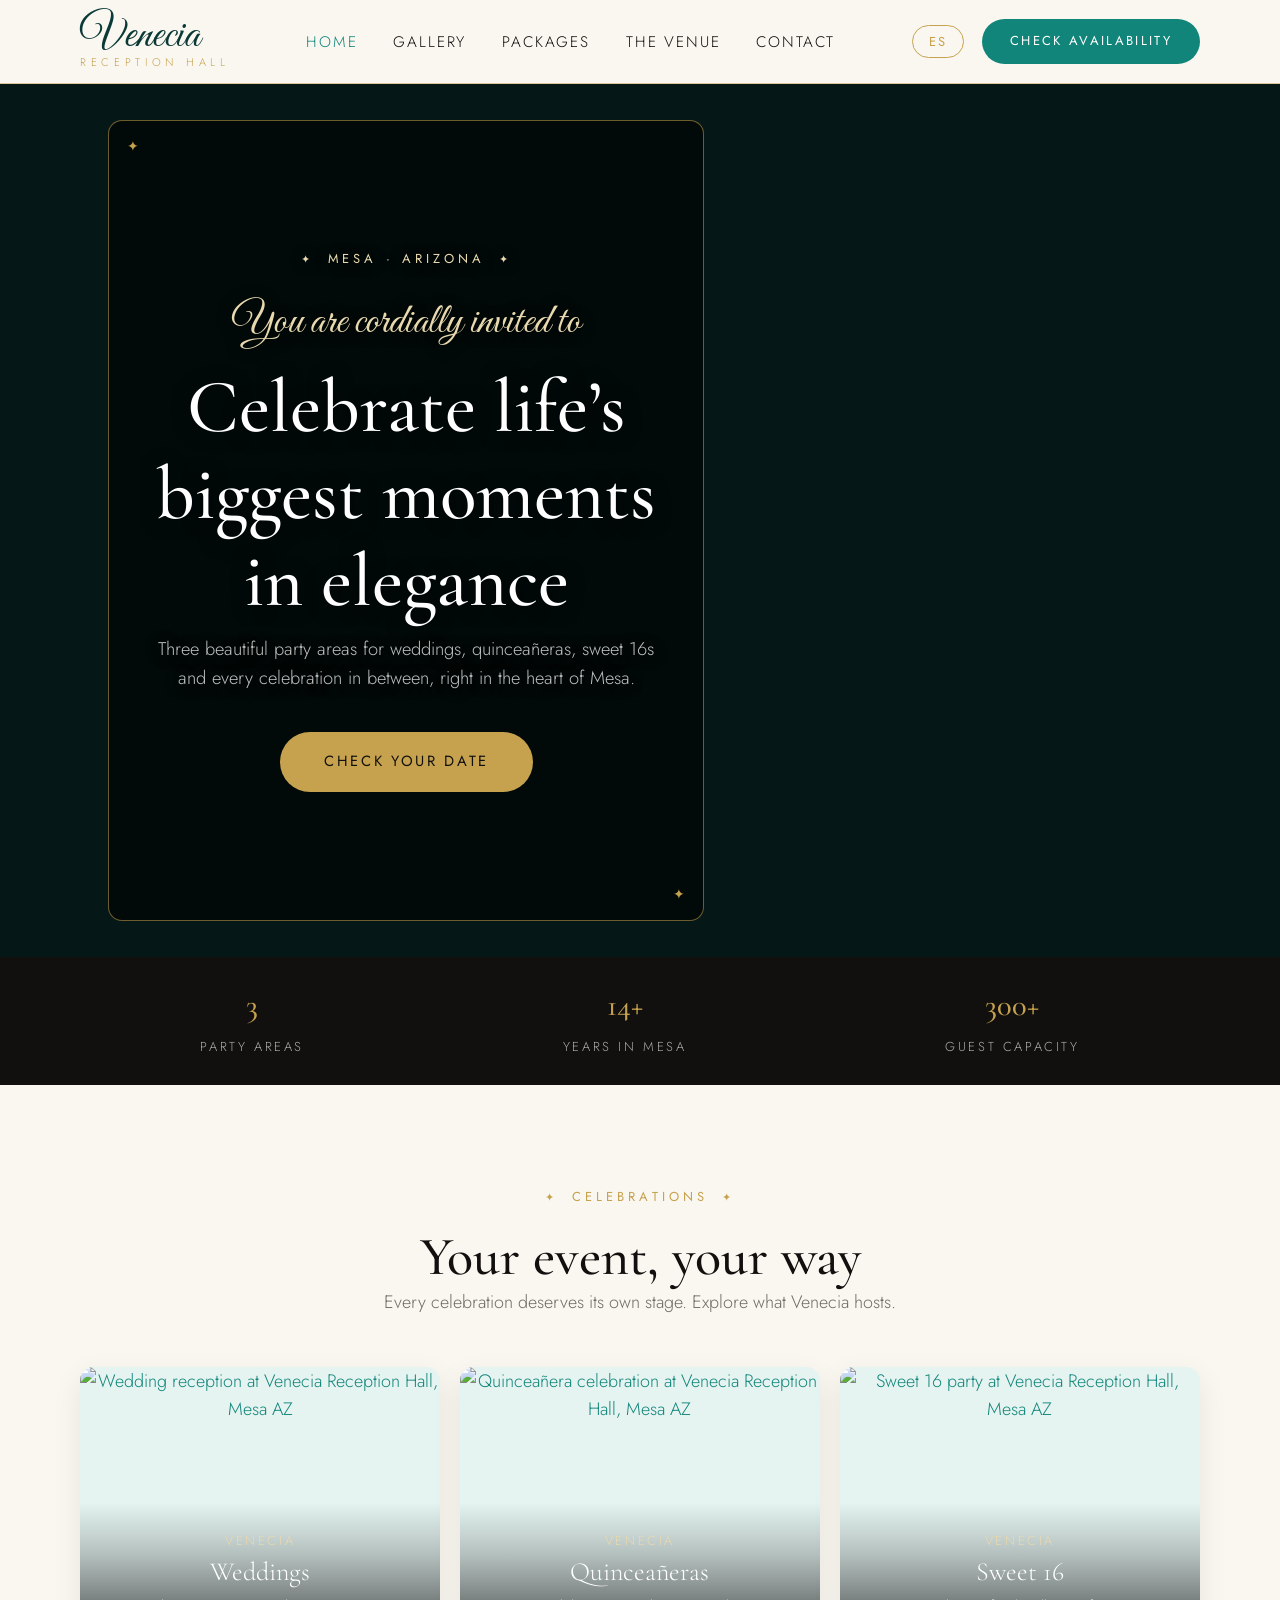
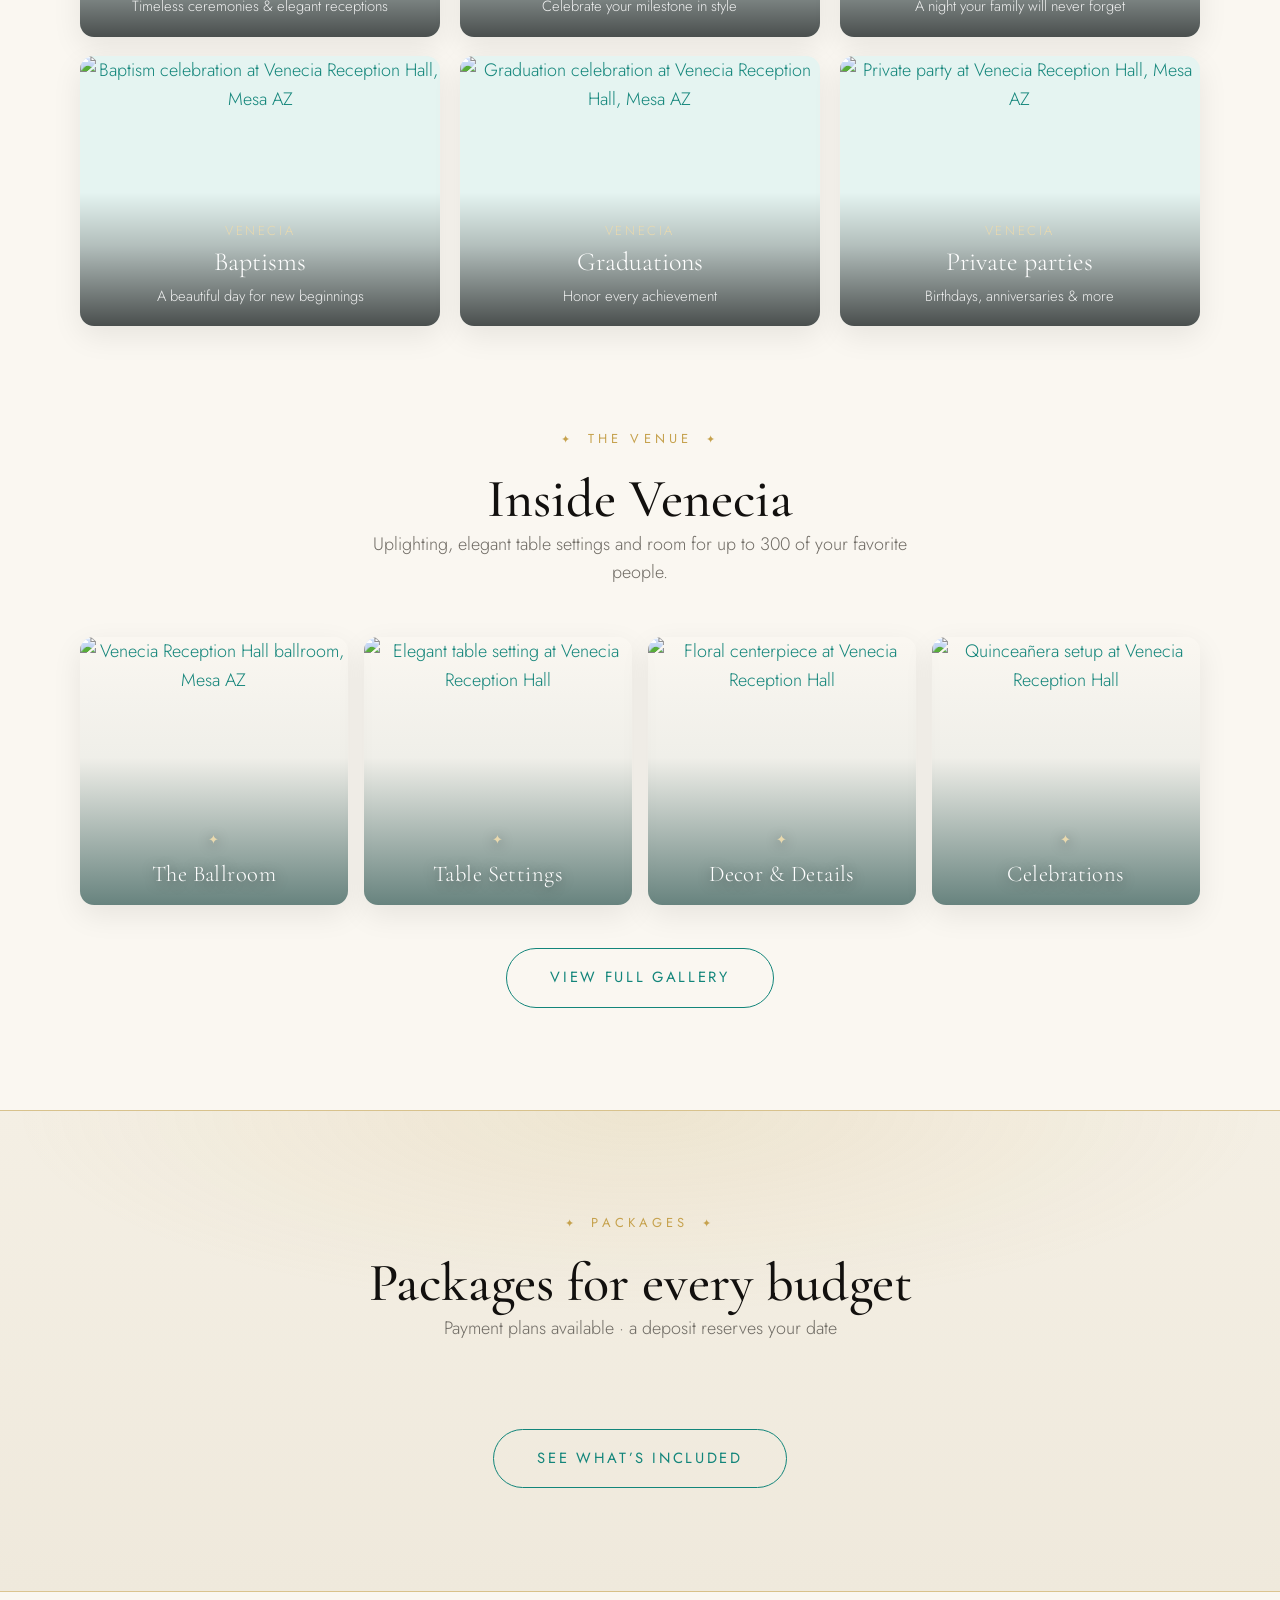
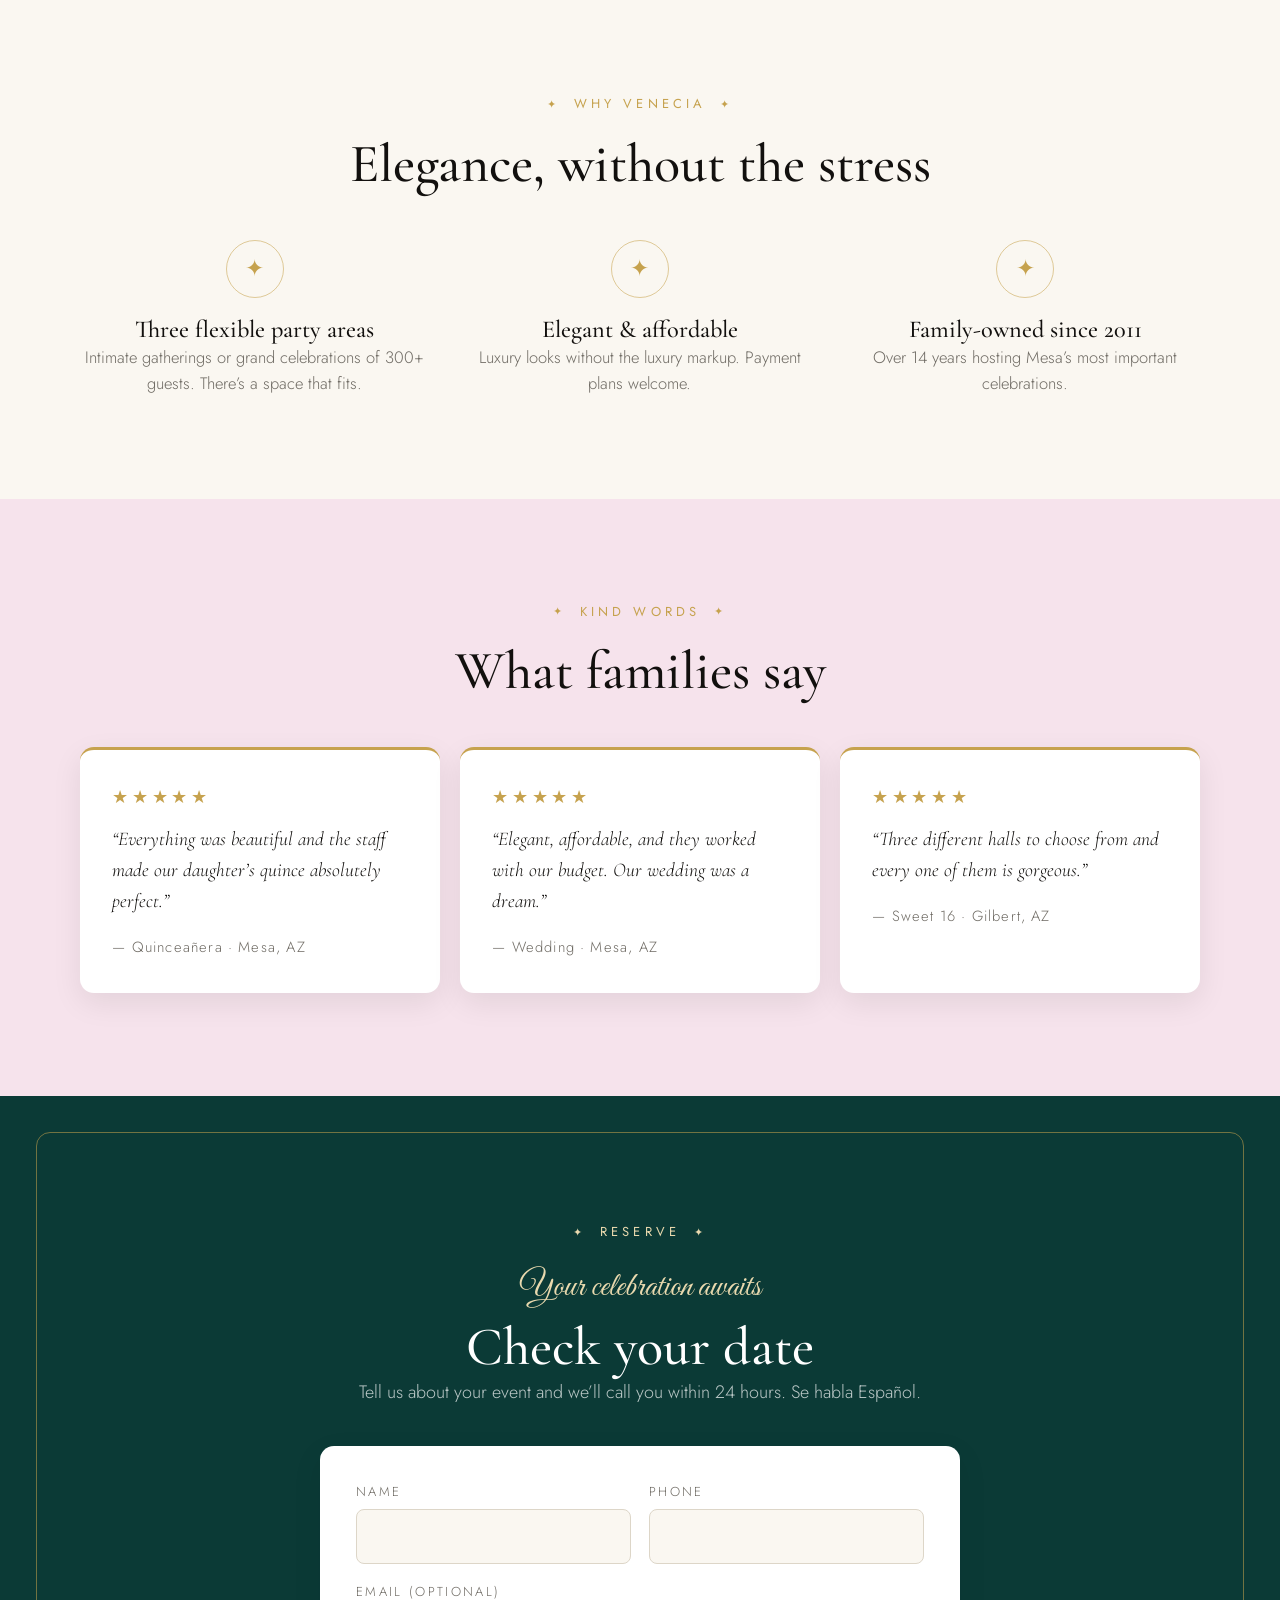
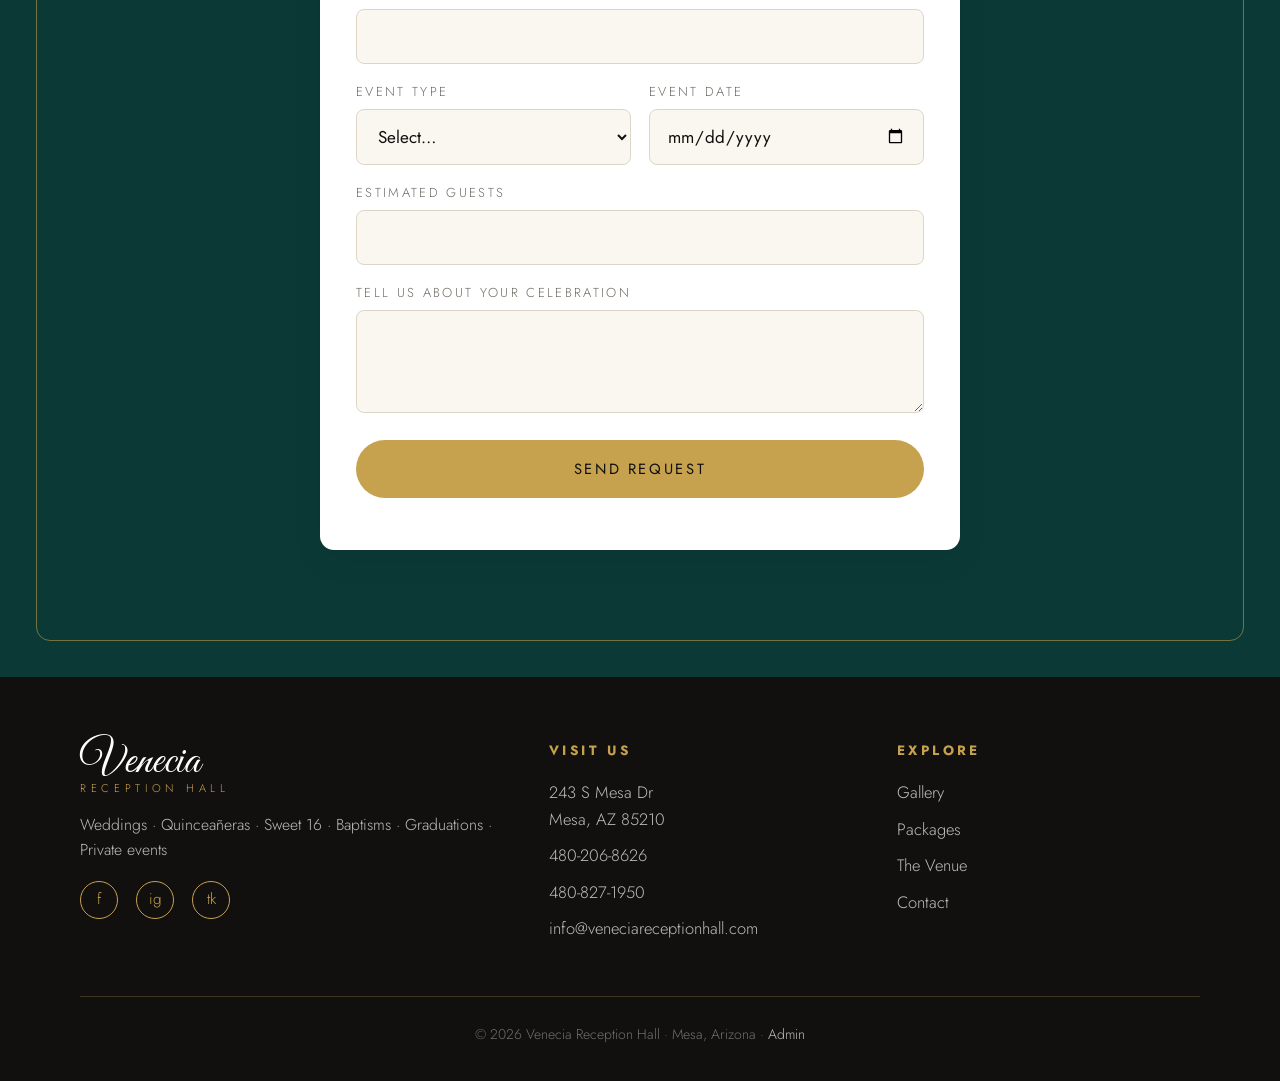
==== commit af99336a: "Add real Facebook and TikTok links, enrich sameAs schema" ====
--- a/index.html
+++ b/index.html
@@ -26,7 +26,7 @@
     "email": "info@veneciareceptionhall.com",
     "url": "https://www.veneciareceptionhall.com",
     "image": "https://www.veneciareceptionhall.com/images/hero.jpg",
-    "sameAs": ["https://www.instagram.com/veneciareceptionhall/"],
+    "sameAs": ["https://www.instagram.com/veneciareceptionhall/", "https://www.facebook.com/p/Venecia-Reception-Hall-100035244855784/", "https://www.tiktok.com/@veneciareceptionh"],
     "geo": { "@type": "GeoCoordinates", "latitude": 33.4098, "longitude": -111.8385 },
     "maximumAttendeeCapacity": 300
   }
@@ -192,9 +192,9 @@
           <a href="index.html" class="logo">Venecia<span>Reception Hall</span></a>
           <p style="margin-top:1rem;font-size:.88rem" data-i18n="foot_tag">Weddings · Quinceañeras · Sweet 16 · Baptisms · Graduations · Private events</p>
           <div class="socials">
-            <a href="#" aria-label="Facebook">f</a>
+            <a href="https://www.facebook.com/p/Venecia-Reception-Hall-100035244855784/" target="_blank" rel="noopener" aria-label="Facebook">f</a>
             <a href="https://www.instagram.com/veneciareceptionhall/" target="_blank" rel="noopener" aria-label="Instagram">ig</a>
-            <a href="#" aria-label="TikTok">tk</a>
+            <a href="https://www.tiktok.com/@veneciareceptionh" target="_blank" rel="noopener" aria-label="TikTok">tk</a>
           </div>
         </div>
         <div>
@@ -224,4 +224,4 @@
   <script src="config.js"></script>
   <script src="main.js"></script>
 </body>
-</html>+</html>
